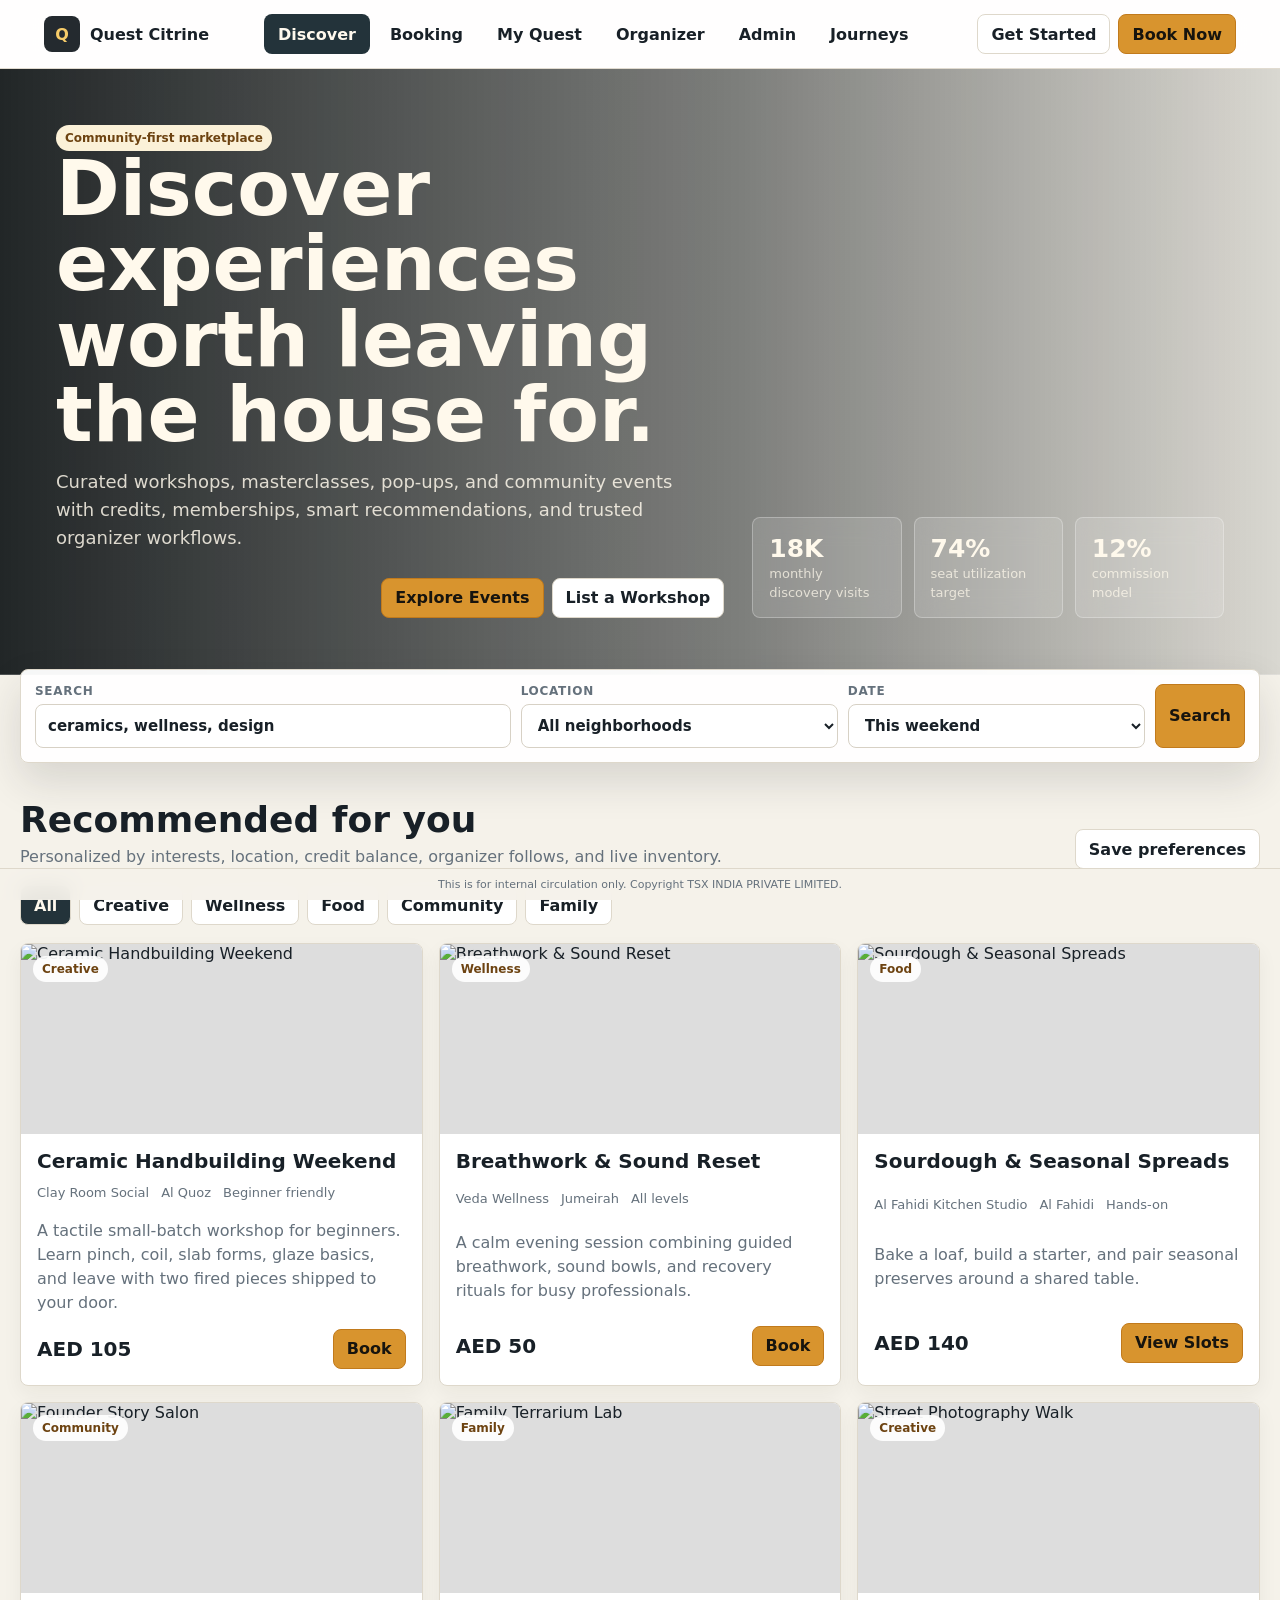
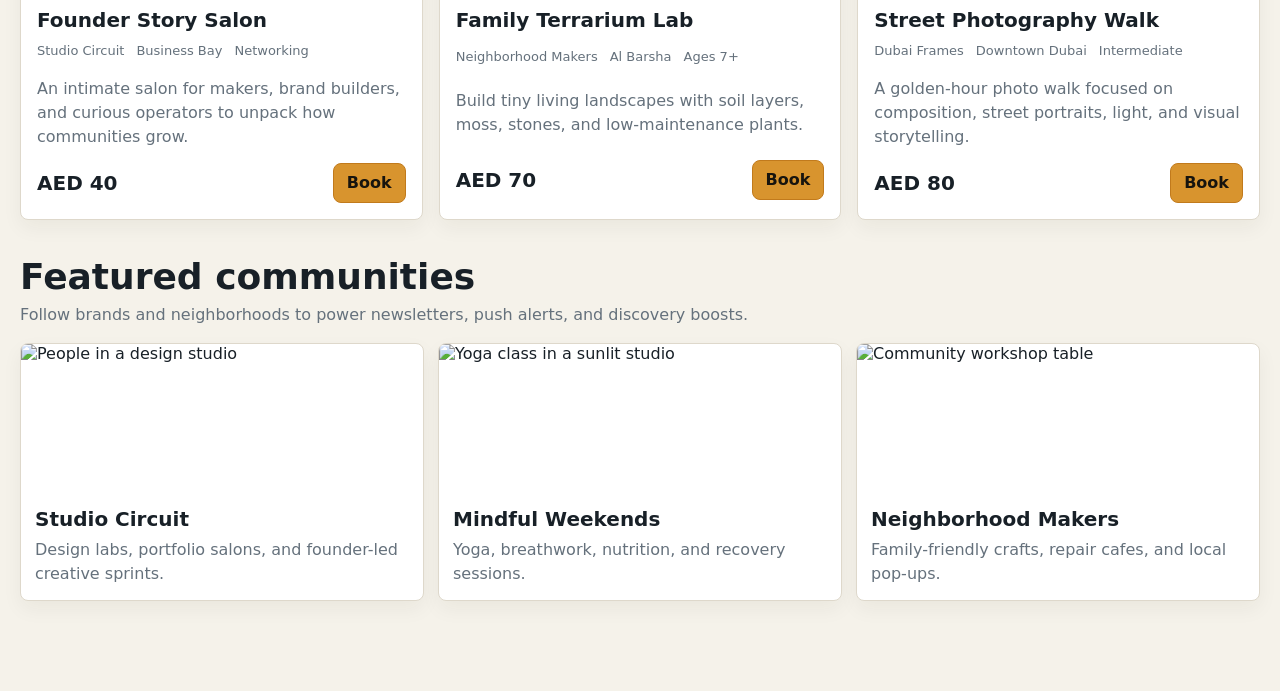
==== index.html @ 42b8807d "Add new HTML file for the project" ====
<!doctype html>
<html lang="en">
<head>
  <meta charset="utf-8">
  <meta name="viewport" content="width=device-width, initial-scale=1">
  <title>Quest / Citrine Marketplace Prototype</title>
  <style>
    :root {
      --page: #f5f2ea;
      --surface: #ffffff;
      --surface-soft: #f9f6ef;
      --ink: #182027;
      --muted: #65717c;
      --line: #ded8cb;
      --amber: #d8942e;
      --amber-dark: #9f6415;
      --teal: #087f7a;
      --green: #2f7d45;
      --blue: #3867a8;
      --rose: #b74e5a;
      --charcoal: #242a2f;
      --shadow: 0 18px 42px rgba(35, 38, 42, 0.14);
    }

    * {
      box-sizing: border-box;
    }

    html {
      scroll-behavior: smooth;
    }

    body {
      margin: 0;
      font-family: Inter, ui-sans-serif, system-ui, -apple-system, BlinkMacSystemFont, "Segoe UI", sans-serif;
      background: var(--page);
      color: var(--ink);
      padding-bottom: 34px;
    }

    img {
      display: block;
      max-width: 100%;
    }

    button,
    input,
    select {
      font: inherit;
    }

    button {
      cursor: pointer;
    }

    .topbar {
      position: sticky;
      top: 0;
      z-index: 20;
      display: grid;
      grid-template-columns: auto 1fr auto;
      align-items: center;
      gap: 18px;
      padding: 14px clamp(16px, 4vw, 44px);
      background: rgba(255, 255, 255, 0.92);
      border-bottom: 1px solid rgba(222, 216, 203, 0.9);
      backdrop-filter: blur(16px);
    }

    .app-footer {
      position: fixed;
      left: 0;
      right: 0;
      bottom: 0;
      z-index: 30;
      padding: 8px 16px;
      text-align: center;
      font-size: 11px;
      line-height: 1.4;
      color: var(--muted);
      background: rgba(245, 242, 234, 0.94);
      border-top: 1px solid var(--line);
      backdrop-filter: blur(10px);
    }

    .brand {
      display: flex;
      align-items: center;
      gap: 10px;
      font-weight: 850;
      letter-spacing: 0;
    }

    .mark {
      display: grid;
      width: 36px;
      height: 36px;
      place-items: center;
      border-radius: 8px;
      background: var(--charcoal);
      color: #f7cc69;
      font-weight: 900;
    }

    .nav {
      display: flex;
      align-items: center;
      justify-content: center;
      gap: 6px;
      overflow-x: auto;
      scrollbar-width: none;
    }

    .nav button,
    .segmented button,
    .chip,
    .ghost,
    .outline,
    .primary,
    .icon-button {
      min-height: 40px;
      border-radius: 8px;
      border: 1px solid transparent;
      padding: 9px 13px;
      color: var(--ink);
      background: transparent;
      font-weight: 750;
      white-space: nowrap;
    }

    .nav button.active,
    .segmented button.active,
    .chip.active {
      background: #23333a;
      color: #fff9ed;
    }

    .actions {
      display: flex;
      align-items: center;
      justify-content: flex-end;
      gap: 8px;
    }

    .primary {
      background: var(--amber);
      color: #17140e;
      border-color: #c17a1c;
    }

    .outline,
    .ghost {
      border-color: var(--line);
      background: #fff;
    }

    .shell {
      width: min(1240px, calc(100% - 32px));
      margin: 0 auto;
    }

    .view {
      display: none;
      padding: 30px 0 56px;
    }

    .view.active {
      display: block;
    }

    .hero {
      min-height: 410px;
      display: grid;
      grid-template-columns: minmax(0, 1.02fr) minmax(330px, 0.72fr);
      align-items: end;
      gap: 28px;
      padding: clamp(28px, 5vw, 56px);
      overflow: hidden;
      color: #fff9ec;
      background:
        linear-gradient(90deg, rgba(16, 21, 23, 0.92), rgba(16, 21, 23, 0.52) 58%, rgba(16, 21, 23, 0.12)),
        url("https://images.unsplash.com/photo-1529156069898-49953e39b3ac?auto=format&fit=crop&w=1600&q=82") center / cover;
      border-bottom: 1px solid rgba(255, 255, 255, 0.2);
    }

    .hero.hidden {
      display: none;
    }

    .hero h1 {
      max-width: 760px;
      margin: 0 0 16px;
      font-size: clamp(42px, 6vw, 78px);
      line-height: 0.98;
      letter-spacing: 0;
    }

    .hero p {
      max-width: 650px;
      margin: 0 0 26px;
      color: rgba(255, 249, 236, 0.84);
      font-size: 18px;
      line-height: 1.55;
    }

    .hero-panel {
      align-self: stretch;
      display: grid;
      align-content: end;
      gap: 12px;
      min-height: 300px;
    }

    .stat-band {
      display: grid;
      grid-template-columns: repeat(3, minmax(0, 1fr));
      gap: 12px;
    }

    .stat {
      padding: 16px;
      border: 1px solid rgba(255, 255, 255, 0.28);
      border-radius: 8px;
      background: rgba(255, 255, 255, 0.13);
      backdrop-filter: blur(12px);
    }

    .stat strong {
      display: block;
      font-size: 25px;
    }

    .stat span {
      color: rgba(255, 249, 236, 0.74);
      font-size: 13px;
    }

    .search-panel {
      margin-top: -36px;
      position: relative;
      z-index: 2;
      display: grid;
      grid-template-columns: 1.2fr 0.8fr 0.75fr auto;
      gap: 10px;
      padding: 14px;
      border: 1px solid var(--line);
      border-radius: 8px;
      background: rgba(255, 255, 255, 0.96);
      box-shadow: var(--shadow);
    }

    .field {
      display: grid;
      gap: 6px;
      color: var(--muted);
      font-size: 12px;
      font-weight: 750;
      text-transform: uppercase;
      letter-spacing: 0.06em;
    }

    .field input,
    .field select {
      width: 100%;
      min-height: 44px;
      border: 1px solid #d7d1c5;
      border-radius: 8px;
      padding: 10px 12px;
      color: var(--ink);
      background: #fff;
      font-size: 15px;
      text-transform: none;
      letter-spacing: 0;
      font-weight: 650;
    }

    .section-head {
      display: flex;
      align-items: end;
      justify-content: space-between;
      gap: 16px;
      padding: 38px 0 16px;
    }

    .section-head h2,
    .panel h2 {
      margin: 0;
      font-size: clamp(24px, 3vw, 36px);
      line-height: 1.05;
      letter-spacing: 0;
    }

    .section-head p,
    .muted {
      margin: 7px 0 0;
      color: var(--muted);
      line-height: 1.5;
    }

    .toolbar {
      display: flex;
      flex-wrap: wrap;
      gap: 8px;
      align-items: center;
      margin: 0 0 18px;
    }

    .chip {
      border-color: var(--line);
      background: #fff;
    }

    .event-grid {
      display: grid;
      grid-template-columns: repeat(3, minmax(0, 1fr));
      gap: 16px;
    }

    .event-card,
    .panel,
    .metric,
    .timeline-item,
    .table-panel,
    .ticket,
    .mini-card {
      border: 1px solid var(--line);
      border-radius: 8px;
      background: var(--surface);
      box-shadow: 0 8px 20px rgba(37, 34, 29, 0.05);
    }

    .event-card {
      overflow: hidden;
      display: grid;
      grid-template-rows: 190px 1fr;
    }

    .event-media {
      position: relative;
      background: #ddd;
    }

    .event-media img {
      width: 100%;
      height: 100%;
      object-fit: cover;
    }

    .badge {
      display: inline-flex;
      align-items: center;
      min-height: 26px;
      border-radius: 999px;
      padding: 4px 9px;
      background: #fbf1d8;
      color: #6d4311;
      font-size: 12px;
      font-weight: 850;
    }

    .badge.live {
      background: #e7f3eb;
      color: var(--green);
    }

    .badge.warn {
      background: #fbe7e7;
      color: var(--rose);
    }

    .badge.info {
      background: #e7edf8;
      color: var(--blue);
    }

    .event-media .badge {
      position: absolute;
      left: 12px;
      top: 12px;
      background: rgba(255, 255, 255, 0.92);
    }

    .event-body {
      display: grid;
      gap: 10px;
      padding: 16px;
    }

    .event-body h3,
    .mini-card h3 {
      margin: 0;
      font-size: 20px;
      line-height: 1.18;
    }

    .meta {
      display: flex;
      flex-wrap: wrap;
      gap: 8px 12px;
      color: var(--muted);
      font-size: 13px;
      line-height: 1.35;
    }

    .price-row {
      display: flex;
      align-items: center;
      justify-content: space-between;
      gap: 12px;
      margin-top: 4px;
    }

    .price {
      font-weight: 900;
      font-size: 20px;
    }

    .two-col {
      display: grid;
      grid-template-columns: minmax(0, 1fr) 380px;
      gap: 18px;
      align-items: start;
    }

    .detail-hero {
      overflow: hidden;
    }

    .detail-hero img {
      width: 100%;
      height: 360px;
      object-fit: cover;
    }

    .detail-copy {
      padding: 22px;
    }

    .detail-copy h2 {
      margin: 0 0 10px;
      font-size: clamp(30px, 4vw, 52px);
      line-height: 1;
    }

    .slot-grid {
      display: grid;
      grid-template-columns: repeat(2, minmax(0, 1fr));
      gap: 10px;
      margin-top: 14px;
    }

    .slot {
      min-height: 70px;
      padding: 12px;
      border: 1px solid var(--line);
      border-radius: 8px;
      background: #fff;
      text-align: left;
    }

    .slot.active {
      border-color: var(--teal);
      background: #e8f6f4;
    }

    .booking-card {
      position: sticky;
      top: 86px;
      padding: 18px;
    }

    .booking-card h3,
    .panel h3,
    .table-panel h3 {
      margin: 0 0 12px;
      font-size: 21px;
    }

    .credit-row,
    .line-row {
      display: flex;
      align-items: center;
      justify-content: space-between;
      gap: 12px;
      padding: 11px 0;
      border-bottom: 1px solid var(--line);
      color: var(--muted);
    }

    .credit-row strong,
    .line-row strong {
      color: var(--ink);
    }

    .drawer {
      position: fixed;
      inset: 0;
      z-index: 40;
      display: none;
      background: rgba(18, 24, 29, 0.45);
    }

    .drawer.open {
      display: grid;
      justify-items: end;
    }

    .drawer-panel {
      width: min(470px, 100%);
      height: 100%;
      padding: 22px;
      overflow: auto;
      background: #fff;
      box-shadow: var(--shadow);
    }

    .drawer-head {
      display: flex;
      align-items: center;
      justify-content: space-between;
      gap: 12px;
      margin-bottom: 20px;
    }

    .icon-button {
      width: 40px;
      padding: 0;
      border-color: var(--line);
      background: #fff;
      font-size: 20px;
    }

    .steps {
      display: grid;
      gap: 10px;
      margin: 18px 0;
    }

    .step {
      display: grid;
      grid-template-columns: 30px 1fr;
      gap: 10px;
      align-items: start;
      color: var(--muted);
    }

    .dot {
      display: grid;
      width: 30px;
      height: 30px;
      place-items: center;
      border-radius: 999px;
      background: #efe9dc;
      color: #625c51;
      font-size: 13px;
      font-weight: 850;
    }

    .step.done .dot,
    .step.active .dot {
      background: var(--teal);
      color: white;
    }

    .step strong {
      display: block;
      color: var(--ink);
    }

    .dashboard-grid {
      display: grid;
      grid-template-columns: repeat(4, minmax(0, 1fr));
      gap: 14px;
      margin: 14px 0 18px;
    }

    .metric {
      padding: 16px;
    }

    .metric span {
      color: var(--muted);
      font-size: 13px;
      font-weight: 750;
    }

    .metric strong {
      display: block;
      margin-top: 8px;
      font-size: 30px;
      line-height: 1;
    }

    .workspace {
      display: grid;
      grid-template-columns: 270px minmax(0, 1fr);
      gap: 18px;
      align-items: start;
    }

    .side-menu {
      position: sticky;
      top: 86px;
      display: grid;
      gap: 8px;
      padding: 12px;
    }

    .side-menu button {
      min-height: 42px;
      border: 0;
      border-radius: 8px;
      background: transparent;
      color: #3d464e;
      text-align: left;
      font-weight: 800;
    }

    .side-menu button.active {
      background: #23333a;
      color: #fff;
    }

    .portal-panel {
      display: none;
    }

    .portal-panel.active {
      display: block;
    }

    .form-grid {
      display: grid;
      grid-template-columns: repeat(2, minmax(0, 1fr));
      gap: 12px;
      margin-top: 14px;
    }

    label {
      display: grid;
      gap: 6px;
      color: #4a535b;
      font-size: 13px;
      font-weight: 800;
    }

    label input,
    label select,
    label textarea {
      width: 100%;
      min-height: 42px;
      border: 1px solid #d6d0c4;
      border-radius: 8px;
      padding: 10px 11px;
      color: var(--ink);
      background: #fff;
      font-size: 14px;
      font-weight: 600;
    }

    textarea {
      min-height: 104px;
      resize: vertical;
    }

    .full {
      grid-column: 1 / -1;
    }

    .table-panel {
      overflow: hidden;
    }

    table {
      width: 100%;
      border-collapse: collapse;
      font-size: 14px;
    }

    th,
    td {
      padding: 13px 14px;
      border-bottom: 1px solid var(--line);
      text-align: left;
      vertical-align: top;
    }

    th {
      background: var(--surface-soft);
      color: #4c555d;
      font-size: 12px;
      text-transform: uppercase;
      letter-spacing: 0.06em;
    }

    .flow-grid {
      display: grid;
      grid-template-columns: repeat(2, minmax(0, 1fr));
      gap: 16px;
    }

    .timeline-item {
      padding: 16px;
    }

    .timeline-item h3 {
      margin: 0 0 12px;
      font-size: 18px;
    }

    .timeline-item ol {
      margin: 0;
      padding-left: 20px;
      color: var(--muted);
      line-height: 1.6;
    }

    .ticket {
      display: grid;
      grid-template-columns: 110px 1fr;
      gap: 16px;
      padding: 16px;
      margin-top: 14px;
      background: #fffef9;
    }

    .qr {
      display: grid;
      width: 110px;
      height: 110px;
      place-items: center;
      border: 8px solid #191f25;
      background:
        linear-gradient(90deg, #191f25 14px, transparent 14px) 0 0 / 28px 28px,
        linear-gradient(#191f25 14px, transparent 14px) 0 0 / 28px 28px,
        #fff;
      color: transparent;
    }

    .mini-grid {
      display: grid;
      grid-template-columns: repeat(3, minmax(0, 1fr));
      gap: 14px;
    }

    .mini-card {
      overflow: hidden;
    }

    .mini-card img {
      width: 100%;
      height: 150px;
      object-fit: cover;
    }

    .mini-card div {
      padding: 14px;
    }

    .modal {
      position: fixed;
      inset: 0;
      z-index: 50;
      display: none;
      place-items: center;
      padding: 20px;
      background: rgba(18, 24, 29, 0.54);
    }

    .modal.open {
      display: grid;
    }

    .modal-card {
      width: min(540px, 100%);
      max-height: calc(100vh - 40px);
      overflow: auto;
      padding: 22px;
      border-radius: 8px;
      background: #fff;
      box-shadow: var(--shadow);
    }

    .interest-grid {
      display: flex;
      flex-wrap: wrap;
      gap: 8px;
      margin: 16px 0;
    }

    .toast {
      position: fixed;
      left: 50%;
      bottom: 56px;
      z-index: 70;
      display: none;
      transform: translateX(-50%);
      max-width: min(520px, calc(100% - 32px));
      padding: 12px 16px;
      border-radius: 8px;
      background: #172027;
      color: #fff;
      box-shadow: var(--shadow);
      font-weight: 750;
    }

    .toast.show {
      display: block;
    }

    @media (max-width: 980px) {
      .topbar,
      .hero,
      .search-panel,
      .two-col,
      .workspace {
        grid-template-columns: 1fr;
      }

      .nav {
        justify-content: flex-start;
      }

      .actions {
        justify-content: flex-start;
      }

      .event-grid,
      .mini-grid,
      .dashboard-grid,
      .flow-grid {
        grid-template-columns: repeat(2, minmax(0, 1fr));
      }

      .booking-card,
      .side-menu {
        position: static;
      }
    }

    @media (max-width: 680px) {
      .shell {
        width: min(100% - 24px, 1240px);
      }

      .hero {
        min-height: 560px;
        padding: 28px 18px;
      }

      .hero h1 {
        font-size: 42px;
      }

      .stat-band,
      .event-grid,
      .dashboard-grid,
      .flow-grid,
      .mini-grid,
      .form-grid,
      .slot-grid {
        grid-template-columns: 1fr;
      }

      .section-head {
        display: block;
      }

      .ticket {
        grid-template-columns: 1fr;
      }

      th,
      td {
        padding: 10px;
      }
    }
  </style>
</head>
<body>
  <header class="topbar">
    <div class="brand"><span class="mark">Q</span><span>Quest Citrine</span></div>
    <nav class="nav" aria-label="Primary">
      <button class="active" data-view-target="discover">Discover</button>
      <button data-view-target="booking">Booking</button>
      <button data-view-target="attendee">My Quest</button>
      <button data-view-target="organizer">Organizer</button>
      <button data-view-target="admin">Admin</button>
      <button data-view-target="journeys">Journeys</button>
    </nav>
    <div class="actions">
      <button class="outline" id="openOnboarding">Get Started</button>
      <button class="primary" data-view-target="booking">Book Now</button>
    </div>
  </header>

  <footer class="app-footer">
    This is for internal circulation only. Copyright TSX INDIA PRIVATE LIMITED.
  </footer>

  <main>
    <section class="hero">
      <div>
        <span class="badge">Community-first marketplace</span>
        <h1>Discover experiences worth leaving the house for.</h1>
        <p>Curated workshops, masterclasses, pop-ups, and community events with credits, memberships, smart recommendations, and trusted organizer workflows.</p>
        <div class="actions">
          <button class="primary" data-view-target="discover">Explore Events</button>
          <button class="outline" data-view-target="organizer">List a Workshop</button>
        </div>
      </div>
      <div class="hero-panel">
        <div class="stat-band">
          <div class="stat"><strong>18K</strong><span>monthly discovery visits</span></div>
          <div class="stat"><strong>74%</strong><span>seat utilization target</span></div>
          <div class="stat"><strong>12%</strong><span>commission model</span></div>
        </div>
      </div>
    </section>

    <section class="view active" id="discover">
      <div class="shell">
        <div class="search-panel" aria-label="Event search">
          <label class="field">Search
            <input id="searchInput" type="search" value="ceramics, wellness, design" aria-label="Search events">
          </label>
          <label class="field">Location
            <select id="locationSelect" aria-label="Location">
              <option>All neighborhoods</option>
              <option>Al Quoz</option>
              <option>Jumeirah</option>
              <option>Business Bay</option>
              <option>Online</option>
            </select>
          </label>
          <label class="field">Date
            <select aria-label="Date">
              <option>This weekend</option>
              <option>Today</option>
              <option>Next 7 days</option>
              <option>This month</option>
            </select>
          </label>
          <button class="primary" id="runSearch">Search</button>
        </div>

        <div class="section-head">
          <div>
            <h2>Recommended for you</h2>
            <p>Personalized by interests, location, credit balance, organizer follows, and live inventory.</p>
          </div>
          <button class="ghost" id="savePreferences">Save preferences</button>
        </div>

        <div class="toolbar" id="categoryFilters">
          <button class="chip active" data-filter="all">All</button>
          <button class="chip" data-filter="creative">Creative</button>
          <button class="chip" data-filter="wellness">Wellness</button>
          <button class="chip" data-filter="food">Food</button>
          <button class="chip" data-filter="community">Community</button>
          <button class="chip" data-filter="family">Family</button>
        </div>

        <div class="event-grid" id="eventGrid"></div>

        <div class="section-head">
          <div>
            <h2>Featured communities</h2>
            <p>Follow brands and neighborhoods to power newsletters, push alerts, and discovery boosts.</p>
          </div>
        </div>
        <div class="mini-grid">
          <article class="mini-card">
            <img src="https://images.unsplash.com/photo-1521737604893-d14cc237f11d?auto=format&fit=crop&w=900&q=82" alt="People in a design studio">
            <div><h3>Studio Circuit</h3><p class="muted">Design labs, portfolio salons, and founder-led creative sprints.</p></div>
          </article>
          <article class="mini-card">
            <img src="https://images.unsplash.com/photo-1545205597-3d9d02c29597?auto=format&fit=crop&w=900&q=82" alt="Yoga class in a sunlit studio">
            <div><h3>Mindful Weekends</h3><p class="muted">Yoga, breathwork, nutrition, and recovery sessions.</p></div>
          </article>
          <article class="mini-card">
            <img src="https://images.unsplash.com/photo-1556761175-b413da4baf72?auto=format&fit=crop&w=900&q=82" alt="Community workshop table">
            <div><h3>Neighborhood Makers</h3><p class="muted">Family-friendly crafts, repair cafes, and local pop-ups.</p></div>
          </article>
        </div>
      </div>
    </section>

    <section class="view" id="booking">
      <div class="shell two-col">
        <article class="panel detail-hero">
          <img id="detailImage" src="https://images.unsplash.com/photo-1493106819501-66d381c466f1?auto=format&fit=crop&w=1400&q=82" alt="Pottery workshop table">
          <div class="detail-copy">
            <span class="badge live" id="detailCategory">Creative</span>
            <h2 id="detailTitle">Ceramic Handbuilding Weekend</h2>
            <p class="muted" id="detailDescription">A tactile small-batch workshop for beginners. Learn pinch, coil, slab forms, glaze basics, and leave with two fired pieces shipped to your door.</p>
            <div class="meta">
              <span id="detailHost">Hosted by Clay Room Social</span>
              <span id="detailLocation">Al Quoz</span>
              <span id="detailLevel">Beginner friendly</span>
            </div>
            <div class="section-head">
              <div>
                <h2>Choose a slot</h2>
                <p>Availability validates before checkout and inventory updates after payment.</p>
              </div>
            </div>
            <div class="slot-grid" id="slotGrid">
              <button class="slot active"><strong>Sat, 11 Jul</strong><br><span class="muted">10:00 AM · 6 seats</span></button>
              <button class="slot"><strong>Sun, 12 Jul</strong><br><span class="muted">3:00 PM · 2 seats</span></button>
              <button class="slot"><strong>Fri, 17 Jul</strong><br><span class="muted">6:30 PM · Waitlist</span></button>
              <button class="slot"><strong>Sat, 18 Jul</strong><br><span class="muted">11:30 AM · 8 seats</span></button>
            </div>
          </div>
        </article>

        <aside class="panel booking-card">
          <h3>Booking summary</h3>
          <div class="credit-row"><span>Ticket</span><strong id="summaryPrice">AED 105</strong></div>
          <div class="credit-row"><span>Quest credits</span><strong>-AED 20</strong></div>
          <div class="credit-row"><span>Platform fee</span><strong>AED 5</strong></div>
          <div class="line-row"><span>Total today</span><strong id="summaryTotal">AED 90</strong></div>
          <p class="muted">Cancellation is fully refundable until 24 hours before the event. Organizer cancellation includes loyalty credits.</p>
          <div class="actions">
            <button class="primary" id="openCheckout">Continue</button>
            <button class="outline" id="joinWaitlist">Join Waitlist</button>
          </div>
        </aside>
      </div>
    </section>

    <section class="view" id="attendee">
      <div class="shell">
        <div class="section-head">
          <div>
            <h2>My Quest</h2>
            <p>Bookings, credits, tickets, referrals, favorites, reminders, and cancellations in one attendee workspace.</p>
          </div>
          <button class="primary" data-view-target="discover">Find another event</button>
        </div>
        <div class="dashboard-grid">
          <div class="metric"><span>Credits</span><strong>AED 55</strong></div>
          <div class="metric"><span>Upcoming bookings</span><strong>3</strong></div>
          <div class="metric"><span>Referral rewards</span><strong>8</strong></div>
          <div class="metric"><span>Followed brands</span><strong>16</strong></div>
        </div>
        <div class="two-col">
          <div class="panel" style="padding:18px">
            <h3>Upcoming ticket</h3>
            <div class="ticket">
              <div class="qr">QR</div>
              <div>
                <span class="badge live">Confirmed</span>
                <h3>Ceramic Handbuilding Weekend</h3>
                <p class="muted">Sat, 11 Jul · 10:00 AM · Clay Room Social · Booking ID QST-4821</p>
                <div class="actions">
                  <button class="outline" id="calendarAction">Add to Calendar</button>
                  <button class="outline" id="cancelBooking">Cancel Booking</button>
                </div>
              </div>
            </div>
          </div>
          <div class="panel" style="padding:18px">
            <h3>Referral and loyalty</h3>
            <div class="credit-row"><span>Referral code</span><strong>CITRINE250</strong></div>
            <div class="credit-row"><span>Next reward</span><strong>AED 15 after 1 booking</strong></div>
            <div class="credit-row"><span>Membership tier</span><strong>Explorer</strong></div>
            <p class="muted">Credits apply automatically at checkout and are earned from bookings, organizer cancellations, and referrals.</p>
          </div>
        </div>
      </div>
    </section>

    <section class="view" id="organizer">
      <div class="shell">
        <div class="section-head">
          <div>
            <h2>Organizer portal</h2>
            <p>Brand verification, listing creation, inventory, attendee management, analytics, marketing, and payout operations.</p>
          </div>
          <button class="primary" id="publishListing">Submit for moderation</button>
        </div>
        <div class="dashboard-grid">
          <div class="metric"><span>Gross sales</span><strong>AED 36.5K</strong></div>
          <div class="metric"><span>Utilization</span><strong>78%</strong></div>
          <div class="metric"><span>Waitlist</span><strong>42</strong></div>
          <div class="metric"><span>Next payout</span><strong>AED 5.2K</strong></div>
        </div>
        <div class="workspace">
          <aside class="panel side-menu" id="organizerMenu">
            <button class="active" data-portal="listing">Create listing</button>
            <button data-portal="inventory">Inventory</button>
            <button data-portal="attendees">Attendees</button>
            <button data-portal="analytics">Analytics</button>
            <button data-portal="payouts">Payouts</button>
          </aside>
          <div>
            <div class="portal-panel active" id="listing">
              <div class="panel" style="padding:18px">
                <h3>Workshop draft</h3>
                <div class="form-grid">
                  <label>Title<input value="Sourdough & Seasonal Spreads"></label>
                  <label>Category<select><option>Food</option><option>Creative</option><option>Wellness</option></select></label>
                  <label>Price<input value="AED 140"></label>
                  <label>Capacity<input value="18 seats"></label>
                  <label>Venue<input value="Al Fahidi Kitchen Studio"></label>
                  <label>Verification<select><option>Verified brand</option><option>Pending verification</option></select></label>
                  <label class="full">Description<textarea>Hands-on sourdough baking session with a take-home starter, seasonal preserves, and a shared community table.</textarea></label>
                </div>
              </div>
            </div>
            <div class="portal-panel" id="inventory">
              <div class="table-panel">
                <table>
                  <thead><tr><th>Slot</th><th>Sold</th><th>Capacity</th><th>Waitlist</th><th>Status</th></tr></thead>
                  <tbody>
                    <tr><td>12 Jul · 11 AM</td><td>16</td><td>18</td><td>4</td><td><span class="badge live">Selling</span></td></tr>
                    <tr><td>19 Jul · 4 PM</td><td>18</td><td>18</td><td>11</td><td><span class="badge warn">Sold out</span></td></tr>
                    <tr><td>26 Jul · 10 AM</td><td>7</td><td>18</td><td>0</td><td><span class="badge info">Boost</span></td></tr>
                  </tbody>
                </table>
              </div>
            </div>
            <div class="portal-panel" id="attendees">
              <div class="table-panel">
                <table>
                  <thead><tr><th>Attendee</th><th>Booking</th><th>Credits</th><th>Notifications</th></tr></thead>
                  <tbody>
                    <tr><td>Aarav Mehta</td><td>QST-2198</td><td>AED 10 earned</td><td>Email, push, calendar</td></tr>
                    <tr><td>Naina Shah</td><td>QST-2199</td><td>AED 0</td><td>Email, WhatsApp</td></tr>
                    <tr><td>Riya Thomas</td><td>QST-2201</td><td>AED 20 redeemed</td><td>Email, push</td></tr>
                  </tbody>
                </table>
              </div>
            </div>
            <div class="portal-panel" id="analytics">
              <div class="panel" style="padding:18px">
                <h3>Performance snapshot</h3>
                <div class="dashboard-grid">
                  <div class="metric"><span>Conversion</span><strong>8.7%</strong></div>
                  <div class="metric"><span>Favorites</span><strong>382</strong></div>
                  <div class="metric"><span>Repeat buyers</span><strong>31%</strong></div>
                  <div class="metric"><span>Newsletter clicks</span><strong>1.9K</strong></div>
                </div>
              </div>
            </div>
            <div class="portal-panel" id="payouts">
              <div class="table-panel">
                <table>
                  <thead><tr><th>Event</th><th>Completion</th><th>Commission</th><th>Payout</th><th>Status</th></tr></thead>
                  <tbody>
                    <tr><td>Clay Weekend</td><td>08 Jul</td><td>12%</td><td>AED 3,750</td><td><span class="badge live">Initiated</span></td></tr>
                    <tr><td>Breathwork Circle</td><td>10 Jul</td><td>10%</td><td>AED 1,500</td><td><span class="badge info">Scheduled</span></td></tr>
                  </tbody>
                </table>
              </div>
            </div>
          </div>
        </div>
      </div>
    </section>

    <section class="view" id="admin">
      <div class="shell">
        <div class="section-head">
          <div>
            <h2>Admin command center</h2>
            <p>Moderation, commission rules, refunds, CMS, newsletters, and platform performance for the Quest operations team.</p>
          </div>
          <button class="primary" id="approveSelected">Approve selected</button>
        </div>
        <div class="dashboard-grid">
          <div class="metric"><span>GMV</span><strong>AED 1.2M</strong></div>
          <div class="metric"><span>Commission</span><strong>AED 148K</strong></div>
          <div class="metric"><span>Open refunds</span><strong>18</strong></div>
          <div class="metric"><span>Moderation queue</span><strong>27</strong></div>
        </div>
        <div class="table-panel">
          <table>
            <thead><tr><th>Queue item</th><th>Owner</th><th>Risk</th><th>Action</th><th>Status</th></tr></thead>
            <tbody>
              <tr><td>Brand verification</td><td>Veda Wellness</td><td>Low</td><td>KYC and venue review</td><td><span class="badge info">Pending</span></td></tr>
              <tr><td>Workshop moderation</td><td>Clay Room Social</td><td>Low</td><td>Image, pricing, policy</td><td><span class="badge live">Ready</span></td></tr>
              <tr><td>Refund exception</td><td>Booking QST-1182</td><td>Medium</td><td>Organizer cancellation</td><td><span class="badge warn">Review</span></td></tr>
              <tr><td>Sponsored category</td><td>Design Month</td><td>Low</td><td>Homepage placement</td><td><span class="badge info">Scheduled</span></td></tr>
            </tbody>
          </table>
        </div>
      </div>
    </section>

    <section class="view" id="journeys">
      <div class="shell">
        <div class="section-head">
          <div>
            <h2>Workflow map</h2>
            <p>The prototype translates the platform document into user-facing journeys and operational checkpoints.</p>
          </div>
        </div>
        <div class="flow-grid">
          <article class="timeline-item">
            <h3>1. Attendee onboarding</h3>
            <ol><li>Account created with email, Google, or Apple.</li><li>OTP verifies identity.</li><li>Interests and location tune the feed.</li><li>Recommendations, follows, and newsletters begin.</li></ol>
          </article>
          <article class="timeline-item">
            <h3>2. Discovery to purchase</h3>
            <ol><li>Search and filters return live events.</li><li>Slot availability validates before checkout.</li><li>Payment creates booking and digital ticket.</li><li>Calendar, reminders, and brand follows are attached.</li></ol>
          </article>
          <article class="timeline-item">
            <h3>3. Organizer publishing</h3>
            <ol><li>Brand profile enters pending state.</li><li>Admin verifies brand and event quality.</li><li>Listings publish to search.</li><li>Bookings, roster, inventory, and payouts update.</li></ol>
          </article>
          <article class="timeline-item">
            <h3>4. Cancellation and refunds</h3>
            <ol><li>User opens booking details.</li><li>Policy evaluates refund eligibility.</li><li>Inventory releases and waitlist alerts trigger.</li><li>Refund and confirmation notifications are sent.</li></ol>
          </article>
          <article class="timeline-item">
            <h3>5. Waitlist management</h3>
            <ol><li>Sold-out events show waitlist CTA.</li><li>Position is assigned.</li><li>Available seats notify eligible users.</li><li>Payment confirms booking and reorders queue.</li></ol>
          </article>
          <article class="timeline-item">
            <h3>6. Loyalty and community</h3>
            <ol><li>Welcome credits activate after signup.</li><li>Bookings earn loyalty credits.</li><li>Referral codes generate organic acquisition.</li><li>Newsletter recommendations increase repeat discovery.</li></ol>
          </article>
        </div>
      </div>
    </section>
  </main>

  <div class="drawer" id="checkoutDrawer" aria-hidden="true">
    <div class="drawer-panel" role="dialog" aria-modal="true" aria-label="Checkout">
      <div class="drawer-head">
        <div>
          <span class="badge info">Checkout</span>
          <h2 style="margin:8px 0 0">Confirm booking</h2>
        </div>
        <button class="icon-button" id="closeCheckout" aria-label="Close checkout">×</button>
      </div>
      <div class="steps">
        <div class="step done"><span class="dot">1</span><div><strong>Authenticated</strong><span>Email verified and JWT session active.</span></div></div>
        <div class="step active"><span class="dot">2</span><div><strong>Payment method</strong><span>Card, UPI, wallet, credits, and saved coupons.</span></div></div>
        <div class="step"><span class="dot">3</span><div><strong>Ticket issue</strong><span>QR ticket, email, push, and organizer notification.</span></div></div>
      </div>
      <label class="field">Payment
        <select><option>UPI · quest@upi</option><option>Visa ending 2042</option><option>Use wallet credits only</option></select>
      </label>
      <div class="line-row"><span>Subtotal</span><strong>AED 110</strong></div>
      <div class="line-row"><span>Credits applied</span><strong>-AED 20</strong></div>
      <div class="line-row"><span>Total</span><strong>AED 90</strong></div>
      <div class="actions" style="margin-top:18px">
        <button class="primary" id="confirmPayment">Confirm payment</button>
        <button class="outline" id="drawerWaitlist">Save for later</button>
      </div>
    </div>
  </div>

  <div class="modal" id="onboardingModal" aria-hidden="true">
    <div class="modal-card" role="dialog" aria-modal="true" aria-label="Onboarding">
      <div class="drawer-head">
        <div>
          <span class="badge">Welcome credits included</span>
          <h2 style="margin:8px 0 0">Set up your Quest feed</h2>
        </div>
        <button class="icon-button" id="closeOnboarding" aria-label="Close onboarding">×</button>
      </div>
      <div class="form-grid">
        <label>Email<input value="maya@example.com"></label>
        <label>OTP<input value="482913"></label>
        <label class="full">Location<input value="Dubai"></label>
      </div>
      <div class="interest-grid">
        <button class="chip active">Ceramics</button>
        <button class="chip active">Wellness</button>
        <button class="chip">Food</button>
        <button class="chip active">Design</button>
        <button class="chip">Family</button>
        <button class="chip">Music</button>
      </div>
      <div class="actions">
        <button class="primary" id="finishOnboarding">Generate feed</button>
        <button class="outline" id="skipOnboarding">Skip</button>
      </div>
    </div>
  </div>

  <div class="toast" id="toast" role="status" aria-live="polite"></div>

  <script>
    const events = [
      {
        title: "Ceramic Handbuilding Weekend",
        host: "Clay Room Social",
        category: "creative",
        label: "Creative",
        location: "Al Quoz",
        level: "Beginner friendly",
        price: "AED 105",
        total: "AED 90",
        image: "https://images.unsplash.com/photo-1493106819501-66d381c466f1?auto=format&fit=crop&w=900&q=82",
        description: "A tactile small-batch workshop for beginners. Learn pinch, coil, slab forms, glaze basics, and leave with two fired pieces shipped to your door."
      },
      {
        title: "Breathwork & Sound Reset",
        host: "Veda Wellness",
        category: "wellness",
        label: "Wellness",
        location: "Jumeirah",
        level: "All levels",
        price: "AED 50",
        total: "AED 35",
        image: "https://images.unsplash.com/photo-1506126613408-eca07ce68773?auto=format&fit=crop&w=900&q=82",
        description: "A calm evening session combining guided breathwork, sound bowls, and recovery rituals for busy professionals."
      },
      {
        title: "Sourdough & Seasonal Spreads",
        host: "Al Fahidi Kitchen Studio",
        category: "food",
        label: "Food",
        location: "Al Fahidi",
        level: "Hands-on",
        price: "AED 140",
        total: "AED 120",
        image: "https://images.unsplash.com/photo-1509440159596-0249088772ff?auto=format&fit=crop&w=900&q=82",
        description: "Bake a loaf, build a starter, and pair seasonal preserves around a shared table."
      },
      {
        title: "Founder Story Salon",
        host: "Studio Circuit",
        category: "community",
        label: "Community",
        location: "Business Bay",
        level: "Networking",
        price: "AED 40",
        total: "AED 20",
        image: "https://images.unsplash.com/photo-1556761175-b413da4baf72?auto=format&fit=crop&w=900&q=82",
        description: "An intimate salon for makers, brand builders, and curious operators to unpack how communities grow."
      },
      {
        title: "Family Terrarium Lab",
        host: "Neighborhood Makers",
        category: "family",
        label: "Family",
        location: "Al Barsha",
        level: "Ages 7+",
        price: "AED 70",
        total: "AED 55",
        image: "https://images.unsplash.com/photo-1459156212016-c812468e2115?auto=format&fit=crop&w=900&q=82",
        description: "Build tiny living landscapes with soil layers, moss, stones, and low-maintenance plants."
      },
      {
        title: "Street Photography Walk",
        host: "Dubai Frames",
        category: "creative",
        label: "Creative",
        location: "Downtown Dubai",
        level: "Intermediate",
        price: "AED 80",
        total: "AED 60",
        image: "https://images.unsplash.com/photo-1516035069371-29a1b244cc32?auto=format&fit=crop&w=900&q=82",
        description: "A golden-hour photo walk focused on composition, street portraits, light, and visual storytelling."
      }
    ];

    const viewButtons = document.querySelectorAll("[data-view-target]");
    const views = document.querySelectorAll(".view");
    const navButtons = document.querySelectorAll(".nav [data-view-target]");
    const eventGrid = document.getElementById("eventGrid");
    const toast = document.getElementById("toast");
    const heroSection = document.querySelector(".hero");

    function showToast(message) {
      toast.textContent = message;
      toast.classList.add("show");
      window.clearTimeout(window.toastTimer);
      window.toastTimer = window.setTimeout(() => toast.classList.remove("show"), 2600);
    }

    function setView(id) {
      views.forEach(view => view.classList.toggle("active", view.id === id));
      navButtons.forEach(button => button.classList.toggle("active", button.dataset.viewTarget === id));
      heroSection.classList.toggle("hidden", id !== "discover");
      window.scrollTo({ top: id === "discover" ? 390 : 0, behavior: "smooth" });
    }

    viewButtons.forEach(button => {
      button.addEventListener("click", () => setView(button.dataset.viewTarget));
    });

    function renderEvents(filter = "all") {
      const visible = filter === "all" ? events : events.filter(event => event.category === filter);
      eventGrid.innerHTML = visible.map((event, index) => `
        <article class="event-card">
          <div class="event-media">
            <img src="${event.image}" alt="${event.title}">
            <span class="badge">${event.label}</span>
          </div>
          <div class="event-body">
            <h3>${event.title}</h3>
            <div class="meta"><span>${event.host}</span><span>${event.location}</span><span>${event.level}</span></div>
            <p class="muted">${event.description}</p>
            <div class="price-row">
              <span class="price">${event.price}</span>
              <button class="primary" data-event-index="${events.indexOf(event)}">${index === 2 ? "View Slots" : "Book"}</button>
            </div>
          </div>
        </article>
      `).join("");

      document.querySelectorAll("[data-event-index]").forEach(button => {
        button.addEventListener("click", () => {
          selectEvent(Number(button.dataset.eventIndex));
          setView("booking");
        });
      });
    }

    function selectEvent(index) {
      const event = events[index];
      document.getElementById("detailImage").src = event.image.replace("w=900", "w=1400");
      document.getElementById("detailTitle").textContent = event.title;
      document.getElementById("detailCategory").textContent = event.label;
      document.getElementById("detailDescription").textContent = event.description;
      document.getElementById("detailHost").textContent = `Hosted by ${event.host}`;
      document.getElementById("detailLocation").textContent = event.location;
      document.getElementById("detailLevel").textContent = event.level;
      document.getElementById("summaryPrice").textContent = event.price;
      document.getElementById("summaryTotal").textContent = event.total;
    }

    renderEvents();

    document.getElementById("categoryFilters").addEventListener("click", event => {
      const button = event.target.closest("[data-filter]");
      if (!button) return;
      document.querySelectorAll("[data-filter]").forEach(chip => chip.classList.remove("active"));
      button.classList.add("active");
      renderEvents(button.dataset.filter);
    });

    document.getElementById("slotGrid").addEventListener("click", event => {
      const slot = event.target.closest(".slot");
      if (!slot) return;
      document.querySelectorAll(".slot").forEach(item => item.classList.remove("active"));
      slot.classList.add("active");
      showToast(slot.textContent.includes("Waitlist") ? "This slot is sold out. Waitlist flow is ready." : "Slot availability validated in real time.");
    });

    const checkoutDrawer = document.getElementById("checkoutDrawer");
    document.getElementById("openCheckout").addEventListener("click", () => {
      checkoutDrawer.classList.add("open");
      checkoutDrawer.setAttribute("aria-hidden", "false");
    });
    document.getElementById("closeCheckout").addEventListener("click", () => {
      checkoutDrawer.classList.remove("open");
      checkoutDrawer.setAttribute("aria-hidden", "true");
    });
    document.getElementById("confirmPayment").addEventListener("click", () => {
      checkoutDrawer.classList.remove("open");
      showToast("Payment processed. Booking ID QST-4821 and QR ticket generated.");
      setView("attendee");
    });

    const onboardingModal = document.getElementById("onboardingModal");
    document.getElementById("openOnboarding").addEventListener("click", () => {
      onboardingModal.classList.add("open");
      onboardingModal.setAttribute("aria-hidden", "false");
    });
    document.getElementById("closeOnboarding").addEventListener("click", () => {
      onboardingModal.classList.remove("open");
      onboardingModal.setAttribute("aria-hidden", "true");
    });
    document.getElementById("skipOnboarding").addEventListener("click", () => onboardingModal.classList.remove("open"));
    document.getElementById("finishOnboarding").addEventListener("click", () => {
      onboardingModal.classList.remove("open");
      showToast("Feed generated with welcome credits, interests, and Dubai location.");
    });

    document.querySelectorAll(".interest-grid .chip").forEach(chip => {
      chip.addEventListener("click", () => chip.classList.toggle("active"));
    });

    document.getElementById("organizerMenu").addEventListener("click", event => {
      const button = event.target.closest("[data-portal]");
      if (!button) return;
      document.querySelectorAll("[data-portal]").forEach(item => item.classList.remove("active"));
      document.querySelectorAll(".portal-panel").forEach(panel => panel.classList.remove("active"));
      button.classList.add("active");
      document.getElementById(button.dataset.portal).classList.add("active");
    });

    [
      ["runSearch", "Search refreshed with current filters and live availability."],
      ["savePreferences", "Preferences saved. Newsletter and recommendations updated."],
      ["joinWaitlist", "Waitlist joined. Position #4 assigned and seat alerts enabled."],
      ["drawerWaitlist", "Saved. Reminder and favorite status updated."],
      ["calendarAction", "Calendar invite created with reminder notifications."],
      ["cancelBooking", "Policy checked: full refund eligible and inventory released."],
      ["publishListing", "Listing submitted for admin moderation and search indexing."],
      ["approveSelected", "Selected moderation items approved and notifications sent."]
    ].forEach(([id, message]) => {
      document.getElementById(id).addEventListener("click", () => showToast(message));
    });
  </script>
</body>
</html>
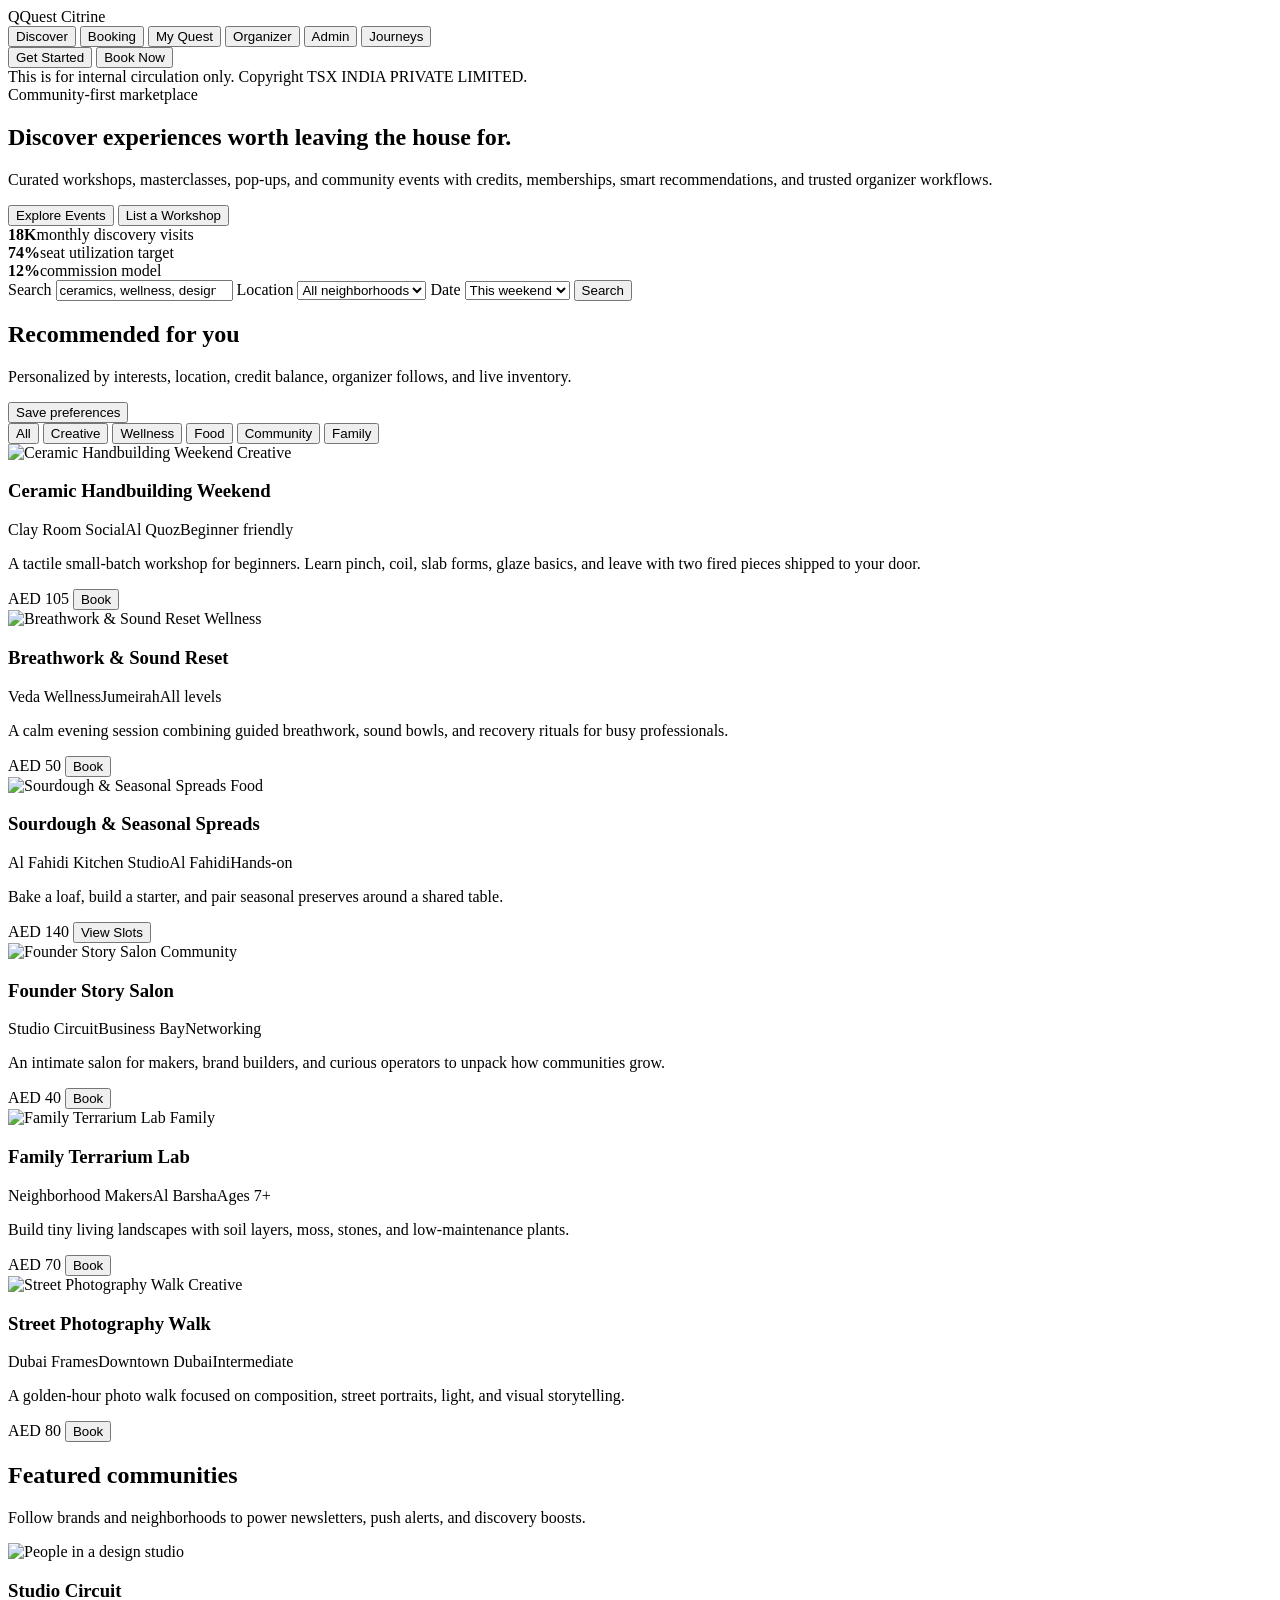
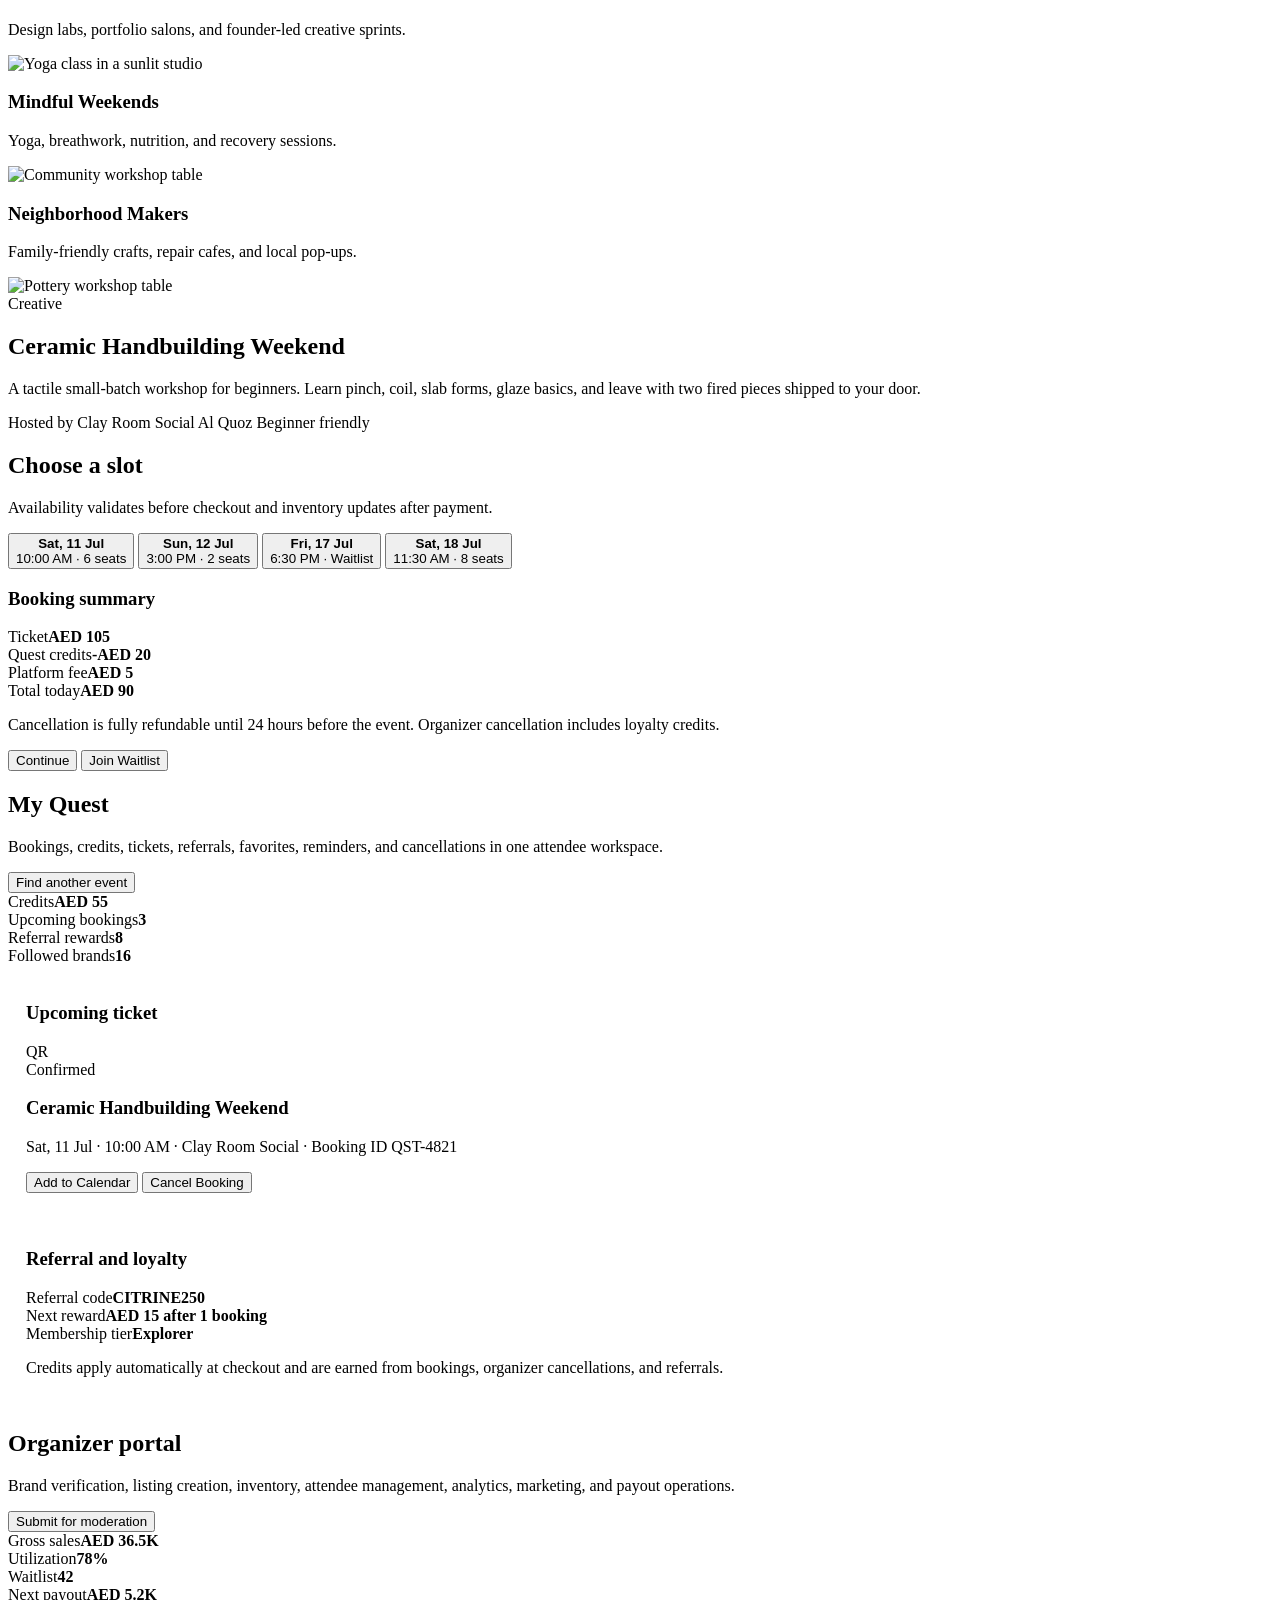
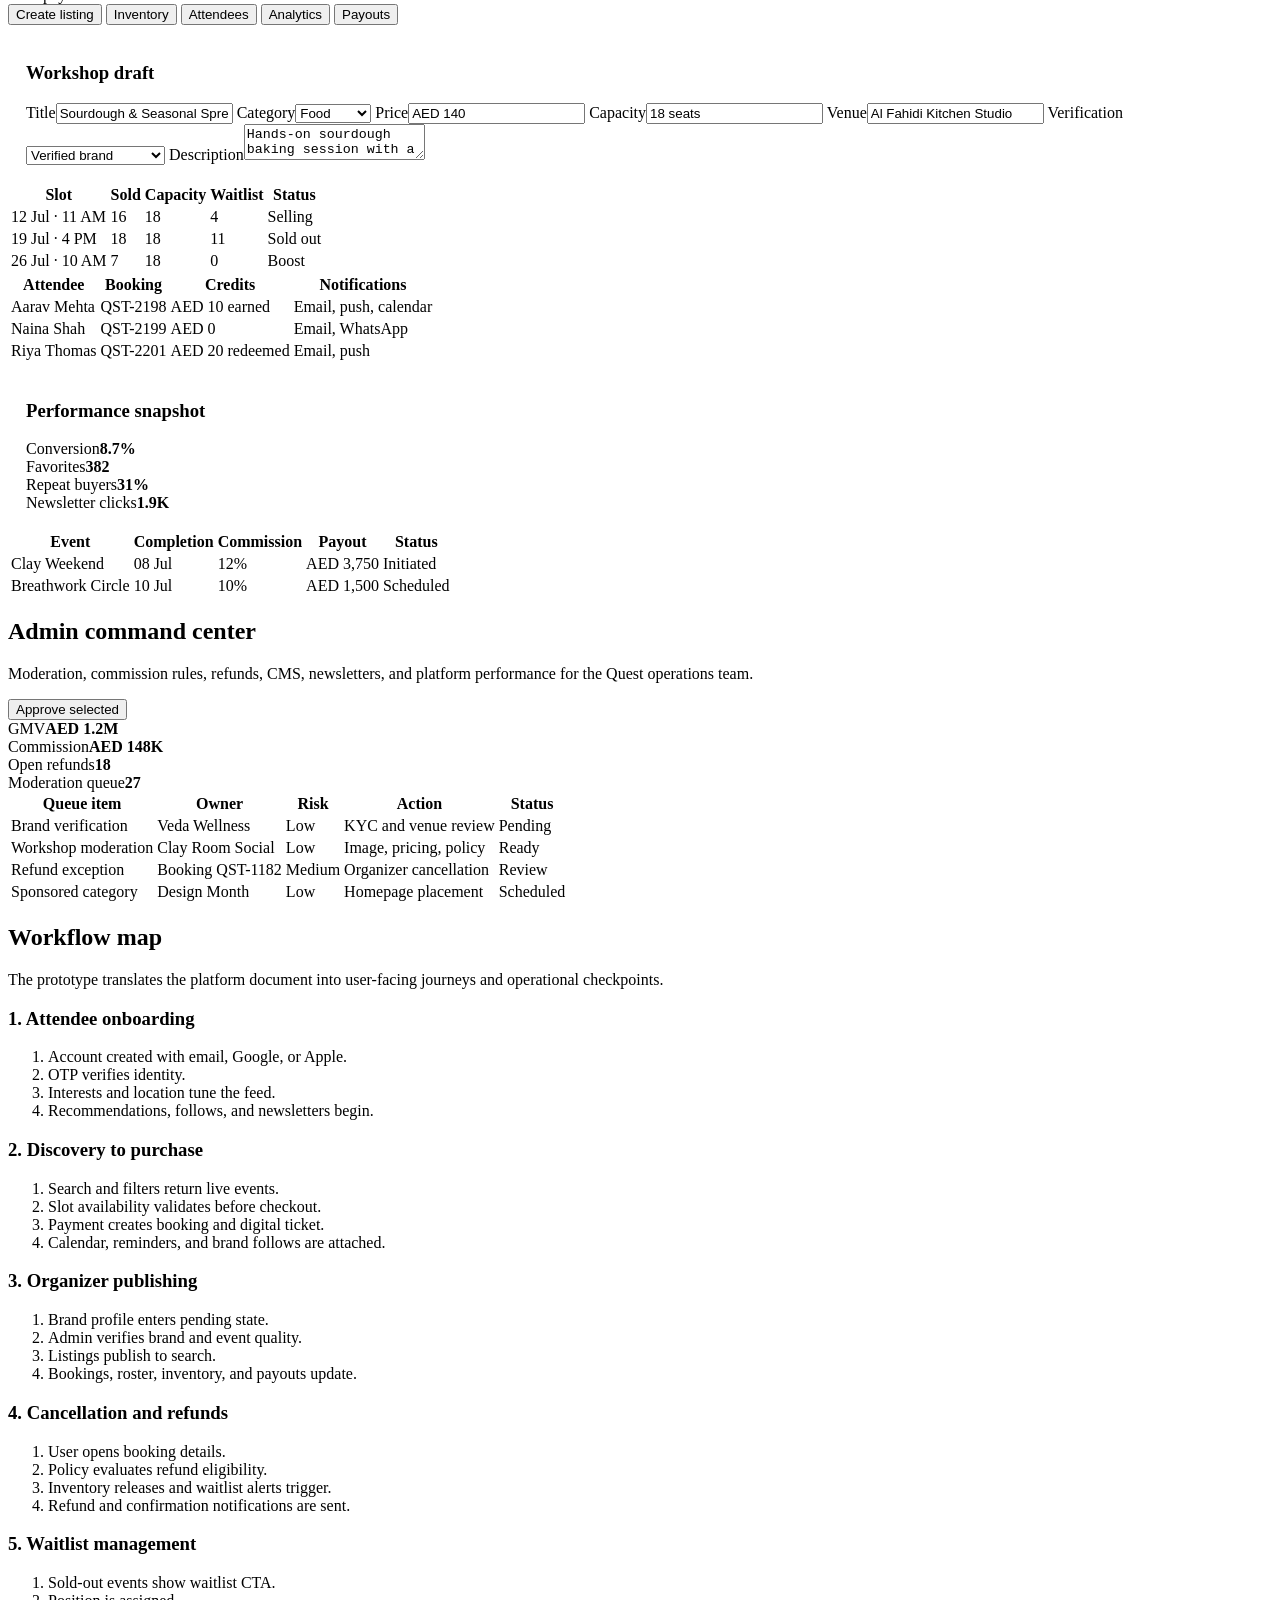
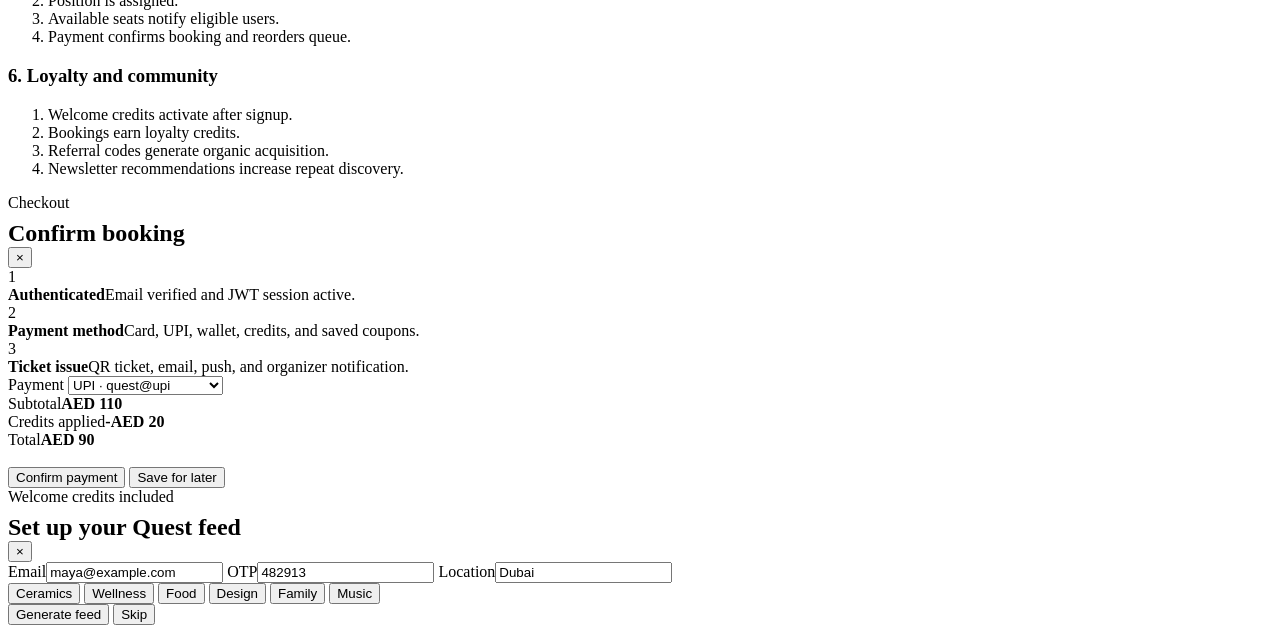
==== commit ac9a4a4b: "new files" ====
--- a/index.html
+++ b/index.html
@@ -4,878 +4,7 @@
   <meta charset="utf-8">
   <meta name="viewport" content="width=device-width, initial-scale=1">
   <title>Quest / Citrine Marketplace Prototype</title>
-  <style>
-    :root {
-      --page: #f5f2ea;
-      --surface: #ffffff;
-      --surface-soft: #f9f6ef;
-      --ink: #182027;
-      --muted: #65717c;
-      --line: #ded8cb;
-      --amber: #d8942e;
-      --amber-dark: #9f6415;
-      --teal: #087f7a;
-      --green: #2f7d45;
-      --blue: #3867a8;
-      --rose: #b74e5a;
-      --charcoal: #242a2f;
-      --shadow: 0 18px 42px rgba(35, 38, 42, 0.14);
-    }
-
-    * {
-      box-sizing: border-box;
-    }
-
-    html {
-      scroll-behavior: smooth;
-    }
-
-    body {
-      margin: 0;
-      font-family: Inter, ui-sans-serif, system-ui, -apple-system, BlinkMacSystemFont, "Segoe UI", sans-serif;
-      background: var(--page);
-      color: var(--ink);
-      padding-bottom: 34px;
-    }
-
-    img {
-      display: block;
-      max-width: 100%;
-    }
-
-    button,
-    input,
-    select {
-      font: inherit;
-    }
-
-    button {
-      cursor: pointer;
-    }
-
-    .topbar {
-      position: sticky;
-      top: 0;
-      z-index: 20;
-      display: grid;
-      grid-template-columns: auto 1fr auto;
-      align-items: center;
-      gap: 18px;
-      padding: 14px clamp(16px, 4vw, 44px);
-      background: rgba(255, 255, 255, 0.92);
-      border-bottom: 1px solid rgba(222, 216, 203, 0.9);
-      backdrop-filter: blur(16px);
-    }
-
-    .app-footer {
-      position: fixed;
-      left: 0;
-      right: 0;
-      bottom: 0;
-      z-index: 30;
-      padding: 8px 16px;
-      text-align: center;
-      font-size: 11px;
-      line-height: 1.4;
-      color: var(--muted);
-      background: rgba(245, 242, 234, 0.94);
-      border-top: 1px solid var(--line);
-      backdrop-filter: blur(10px);
-    }
-
-    .brand {
-      display: flex;
-      align-items: center;
-      gap: 10px;
-      font-weight: 850;
-      letter-spacing: 0;
-    }
-
-    .mark {
-      display: grid;
-      width: 36px;
-      height: 36px;
-      place-items: center;
-      border-radius: 8px;
-      background: var(--charcoal);
-      color: #f7cc69;
-      font-weight: 900;
-    }
-
-    .nav {
-      display: flex;
-      align-items: center;
-      justify-content: center;
-      gap: 6px;
-      overflow-x: auto;
-      scrollbar-width: none;
-    }
-
-    .nav button,
-    .segmented button,
-    .chip,
-    .ghost,
-    .outline,
-    .primary,
-    .icon-button {
-      min-height: 40px;
-      border-radius: 8px;
-      border: 1px solid transparent;
-      padding: 9px 13px;
-      color: var(--ink);
-      background: transparent;
-      font-weight: 750;
-      white-space: nowrap;
-    }
-
-    .nav button.active,
-    .segmented button.active,
-    .chip.active {
-      background: #23333a;
-      color: #fff9ed;
-    }
-
-    .actions {
-      display: flex;
-      align-items: center;
-      justify-content: flex-end;
-      gap: 8px;
-    }
-
-    .primary {
-      background: var(--amber);
-      color: #17140e;
-      border-color: #c17a1c;
-    }
-
-    .outline,
-    .ghost {
-      border-color: var(--line);
-      background: #fff;
-    }
-
-    .shell {
-      width: min(1240px, calc(100% - 32px));
-      margin: 0 auto;
-    }
-
-    .view {
-      display: none;
-      padding: 30px 0 56px;
-    }
-
-    .view.active {
-      display: block;
-    }
-
-    .hero {
-      min-height: 410px;
-      display: grid;
-      grid-template-columns: minmax(0, 1.02fr) minmax(330px, 0.72fr);
-      align-items: end;
-      gap: 28px;
-      padding: clamp(28px, 5vw, 56px);
-      overflow: hidden;
-      color: #fff9ec;
-      background:
-        linear-gradient(90deg, rgba(16, 21, 23, 0.92), rgba(16, 21, 23, 0.52) 58%, rgba(16, 21, 23, 0.12)),
-        url("https://images.unsplash.com/photo-1529156069898-49953e39b3ac?auto=format&fit=crop&w=1600&q=82") center / cover;
-      border-bottom: 1px solid rgba(255, 255, 255, 0.2);
-    }
-
-    .hero.hidden {
-      display: none;
-    }
-
-    .hero h1 {
-      max-width: 760px;
-      margin: 0 0 16px;
-      font-size: clamp(42px, 6vw, 78px);
-      line-height: 0.98;
-      letter-spacing: 0;
-    }
-
-    .hero p {
-      max-width: 650px;
-      margin: 0 0 26px;
-      color: rgba(255, 249, 236, 0.84);
-      font-size: 18px;
-      line-height: 1.55;
-    }
-
-    .hero-panel {
-      align-self: stretch;
-      display: grid;
-      align-content: end;
-      gap: 12px;
-      min-height: 300px;
-    }
-
-    .stat-band {
-      display: grid;
-      grid-template-columns: repeat(3, minmax(0, 1fr));
-      gap: 12px;
-    }
-
-    .stat {
-      padding: 16px;
-      border: 1px solid rgba(255, 255, 255, 0.28);
-      border-radius: 8px;
-      background: rgba(255, 255, 255, 0.13);
-      backdrop-filter: blur(12px);
-    }
-
-    .stat strong {
-      display: block;
-      font-size: 25px;
-    }
-
-    .stat span {
-      color: rgba(255, 249, 236, 0.74);
-      font-size: 13px;
-    }
-
-    .search-panel {
-      margin-top: -36px;
-      position: relative;
-      z-index: 2;
-      display: grid;
-      grid-template-columns: 1.2fr 0.8fr 0.75fr auto;
-      gap: 10px;
-      padding: 14px;
-      border: 1px solid var(--line);
-      border-radius: 8px;
-      background: rgba(255, 255, 255, 0.96);
-      box-shadow: var(--shadow);
-    }
-
-    .field {
-      display: grid;
-      gap: 6px;
-      color: var(--muted);
-      font-size: 12px;
-      font-weight: 750;
-      text-transform: uppercase;
-      letter-spacing: 0.06em;
-    }
-
-    .field input,
-    .field select {
-      width: 100%;
-      min-height: 44px;
-      border: 1px solid #d7d1c5;
-      border-radius: 8px;
-      padding: 10px 12px;
-      color: var(--ink);
-      background: #fff;
-      font-size: 15px;
-      text-transform: none;
-      letter-spacing: 0;
-      font-weight: 650;
-    }
-
-    .section-head {
-      display: flex;
-      align-items: end;
-      justify-content: space-between;
-      gap: 16px;
-      padding: 38px 0 16px;
-    }
-
-    .section-head h2,
-    .panel h2 {
-      margin: 0;
-      font-size: clamp(24px, 3vw, 36px);
-      line-height: 1.05;
-      letter-spacing: 0;
-    }
-
-    .section-head p,
-    .muted {
-      margin: 7px 0 0;
-      color: var(--muted);
-      line-height: 1.5;
-    }
-
-    .toolbar {
-      display: flex;
-      flex-wrap: wrap;
-      gap: 8px;
-      align-items: center;
-      margin: 0 0 18px;
-    }
-
-    .chip {
-      border-color: var(--line);
-      background: #fff;
-    }
-
-    .event-grid {
-      display: grid;
-      grid-template-columns: repeat(3, minmax(0, 1fr));
-      gap: 16px;
-    }
-
-    .event-card,
-    .panel,
-    .metric,
-    .timeline-item,
-    .table-panel,
-    .ticket,
-    .mini-card {
-      border: 1px solid var(--line);
-      border-radius: 8px;
-      background: var(--surface);
-      box-shadow: 0 8px 20px rgba(37, 34, 29, 0.05);
-    }
-
-    .event-card {
-      overflow: hidden;
-      display: grid;
-      grid-template-rows: 190px 1fr;
-    }
-
-    .event-media {
-      position: relative;
-      background: #ddd;
-    }
-
-    .event-media img {
-      width: 100%;
-      height: 100%;
-      object-fit: cover;
-    }
-
-    .badge {
-      display: inline-flex;
-      align-items: center;
-      min-height: 26px;
-      border-radius: 999px;
-      padding: 4px 9px;
-      background: #fbf1d8;
-      color: #6d4311;
-      font-size: 12px;
-      font-weight: 850;
-    }
-
-    .badge.live {
-      background: #e7f3eb;
-      color: var(--green);
-    }
-
-    .badge.warn {
-      background: #fbe7e7;
-      color: var(--rose);
-    }
-
-    .badge.info {
-      background: #e7edf8;
-      color: var(--blue);
-    }
-
-    .event-media .badge {
-      position: absolute;
-      left: 12px;
-      top: 12px;
-      background: rgba(255, 255, 255, 0.92);
-    }
-
-    .event-body {
-      display: grid;
-      gap: 10px;
-      padding: 16px;
-    }
-
-    .event-body h3,
-    .mini-card h3 {
-      margin: 0;
-      font-size: 20px;
-      line-height: 1.18;
-    }
-
-    .meta {
-      display: flex;
-      flex-wrap: wrap;
-      gap: 8px 12px;
-      color: var(--muted);
-      font-size: 13px;
-      line-height: 1.35;
-    }
-
-    .price-row {
-      display: flex;
-      align-items: center;
-      justify-content: space-between;
-      gap: 12px;
-      margin-top: 4px;
-    }
-
-    .price {
-      font-weight: 900;
-      font-size: 20px;
-    }
-
-    .two-col {
-      display: grid;
-      grid-template-columns: minmax(0, 1fr) 380px;
-      gap: 18px;
-      align-items: start;
-    }
-
-    .detail-hero {
-      overflow: hidden;
-    }
-
-    .detail-hero img {
-      width: 100%;
-      height: 360px;
-      object-fit: cover;
-    }
-
-    .detail-copy {
-      padding: 22px;
-    }
-
-    .detail-copy h2 {
-      margin: 0 0 10px;
-      font-size: clamp(30px, 4vw, 52px);
-      line-height: 1;
-    }
-
-    .slot-grid {
-      display: grid;
-      grid-template-columns: repeat(2, minmax(0, 1fr));
-      gap: 10px;
-      margin-top: 14px;
-    }
-
-    .slot {
-      min-height: 70px;
-      padding: 12px;
-      border: 1px solid var(--line);
-      border-radius: 8px;
-      background: #fff;
-      text-align: left;
-    }
-
-    .slot.active {
-      border-color: var(--teal);
-      background: #e8f6f4;
-    }
-
-    .booking-card {
-      position: sticky;
-      top: 86px;
-      padding: 18px;
-    }
-
-    .booking-card h3,
-    .panel h3,
-    .table-panel h3 {
-      margin: 0 0 12px;
-      font-size: 21px;
-    }
-
-    .credit-row,
-    .line-row {
-      display: flex;
-      align-items: center;
-      justify-content: space-between;
-      gap: 12px;
-      padding: 11px 0;
-      border-bottom: 1px solid var(--line);
-      color: var(--muted);
-    }
-
-    .credit-row strong,
-    .line-row strong {
-      color: var(--ink);
-    }
-
-    .drawer {
-      position: fixed;
-      inset: 0;
-      z-index: 40;
-      display: none;
-      background: rgba(18, 24, 29, 0.45);
-    }
-
-    .drawer.open {
-      display: grid;
-      justify-items: end;
-    }
-
-    .drawer-panel {
-      width: min(470px, 100%);
-      height: 100%;
-      padding: 22px;
-      overflow: auto;
-      background: #fff;
-      box-shadow: var(--shadow);
-    }
-
-    .drawer-head {
-      display: flex;
-      align-items: center;
-      justify-content: space-between;
-      gap: 12px;
-      margin-bottom: 20px;
-    }
-
-    .icon-button {
-      width: 40px;
-      padding: 0;
-      border-color: var(--line);
-      background: #fff;
-      font-size: 20px;
-    }
-
-    .steps {
-      display: grid;
-      gap: 10px;
-      margin: 18px 0;
-    }
-
-    .step {
-      display: grid;
-      grid-template-columns: 30px 1fr;
-      gap: 10px;
-      align-items: start;
-      color: var(--muted);
-    }
-
-    .dot {
-      display: grid;
-      width: 30px;
-      height: 30px;
-      place-items: center;
-      border-radius: 999px;
-      background: #efe9dc;
-      color: #625c51;
-      font-size: 13px;
-      font-weight: 850;
-    }
-
-    .step.done .dot,
-    .step.active .dot {
-      background: var(--teal);
-      color: white;
-    }
-
-    .step strong {
-      display: block;
-      color: var(--ink);
-    }
-
-    .dashboard-grid {
-      display: grid;
-      grid-template-columns: repeat(4, minmax(0, 1fr));
-      gap: 14px;
-      margin: 14px 0 18px;
-    }
-
-    .metric {
-      padding: 16px;
-    }
-
-    .metric span {
-      color: var(--muted);
-      font-size: 13px;
-      font-weight: 750;
-    }
-
-    .metric strong {
-      display: block;
-      margin-top: 8px;
-      font-size: 30px;
-      line-height: 1;
-    }
-
-    .workspace {
-      display: grid;
-      grid-template-columns: 270px minmax(0, 1fr);
-      gap: 18px;
-      align-items: start;
-    }
-
-    .side-menu {
-      position: sticky;
-      top: 86px;
-      display: grid;
-      gap: 8px;
-      padding: 12px;
-    }
-
-    .side-menu button {
-      min-height: 42px;
-      border: 0;
-      border-radius: 8px;
-      background: transparent;
-      color: #3d464e;
-      text-align: left;
-      font-weight: 800;
-    }
-
-    .side-menu button.active {
-      background: #23333a;
-      color: #fff;
-    }
-
-    .portal-panel {
-      display: none;
-    }
-
-    .portal-panel.active {
-      display: block;
-    }
-
-    .form-grid {
-      display: grid;
-      grid-template-columns: repeat(2, minmax(0, 1fr));
-      gap: 12px;
-      margin-top: 14px;
-    }
-
-    label {
-      display: grid;
-      gap: 6px;
-      color: #4a535b;
-      font-size: 13px;
-      font-weight: 800;
-    }
-
-    label input,
-    label select,
-    label textarea {
-      width: 100%;
-      min-height: 42px;
-      border: 1px solid #d6d0c4;
-      border-radius: 8px;
-      padding: 10px 11px;
-      color: var(--ink);
-      background: #fff;
-      font-size: 14px;
-      font-weight: 600;
-    }
-
-    textarea {
-      min-height: 104px;
-      resize: vertical;
-    }
-
-    .full {
-      grid-column: 1 / -1;
-    }
-
-    .table-panel {
-      overflow: hidden;
-    }
-
-    table {
-      width: 100%;
-      border-collapse: collapse;
-      font-size: 14px;
-    }
-
-    th,
-    td {
-      padding: 13px 14px;
-      border-bottom: 1px solid var(--line);
-      text-align: left;
-      vertical-align: top;
-    }
-
-    th {
-      background: var(--surface-soft);
-      color: #4c555d;
-      font-size: 12px;
-      text-transform: uppercase;
-      letter-spacing: 0.06em;
-    }
-
-    .flow-grid {
-      display: grid;
-      grid-template-columns: repeat(2, minmax(0, 1fr));
-      gap: 16px;
-    }
-
-    .timeline-item {
-      padding: 16px;
-    }
-
-    .timeline-item h3 {
-      margin: 0 0 12px;
-      font-size: 18px;
-    }
-
-    .timeline-item ol {
-      margin: 0;
-      padding-left: 20px;
-      color: var(--muted);
-      line-height: 1.6;
-    }
-
-    .ticket {
-      display: grid;
-      grid-template-columns: 110px 1fr;
-      gap: 16px;
-      padding: 16px;
-      margin-top: 14px;
-      background: #fffef9;
-    }
-
-    .qr {
-      display: grid;
-      width: 110px;
-      height: 110px;
-      place-items: center;
-      border: 8px solid #191f25;
-      background:
-        linear-gradient(90deg, #191f25 14px, transparent 14px) 0 0 / 28px 28px,
-        linear-gradient(#191f25 14px, transparent 14px) 0 0 / 28px 28px,
-        #fff;
-      color: transparent;
-    }
-
-    .mini-grid {
-      display: grid;
-      grid-template-columns: repeat(3, minmax(0, 1fr));
-      gap: 14px;
-    }
-
-    .mini-card {
-      overflow: hidden;
-    }
-
-    .mini-card img {
-      width: 100%;
-      height: 150px;
-      object-fit: cover;
-    }
-
-    .mini-card div {
-      padding: 14px;
-    }
-
-    .modal {
-      position: fixed;
-      inset: 0;
-      z-index: 50;
-      display: none;
-      place-items: center;
-      padding: 20px;
-      background: rgba(18, 24, 29, 0.54);
-    }
-
-    .modal.open {
-      display: grid;
-    }
-
-    .modal-card {
-      width: min(540px, 100%);
-      max-height: calc(100vh - 40px);
-      overflow: auto;
-      padding: 22px;
-      border-radius: 8px;
-      background: #fff;
-      box-shadow: var(--shadow);
-    }
-
-    .interest-grid {
-      display: flex;
-      flex-wrap: wrap;
-      gap: 8px;
-      margin: 16px 0;
-    }
-
-    .toast {
-      position: fixed;
-      left: 50%;
-      bottom: 56px;
-      z-index: 70;
-      display: none;
-      transform: translateX(-50%);
-      max-width: min(520px, calc(100% - 32px));
-      padding: 12px 16px;
-      border-radius: 8px;
-      background: #172027;
-      color: #fff;
-      box-shadow: var(--shadow);
-      font-weight: 750;
-    }
-
-    .toast.show {
-      display: block;
-    }
-
-    @media (max-width: 980px) {
-      .topbar,
-      .hero,
-      .search-panel,
-      .two-col,
-      .workspace {
-        grid-template-columns: 1fr;
-      }
-
-      .nav {
-        justify-content: flex-start;
-      }
-
-      .actions {
-        justify-content: flex-start;
-      }
-
-      .event-grid,
-      .mini-grid,
-      .dashboard-grid,
-      .flow-grid {
-        grid-template-columns: repeat(2, minmax(0, 1fr));
-      }
-
-      .booking-card,
-      .side-menu {
-        position: static;
-      }
-    }
-
-    @media (max-width: 680px) {
-      .shell {
-        width: min(100% - 24px, 1240px);
-      }
-
-      .hero {
-        min-height: 560px;
-        padding: 28px 18px;
-      }
-
-      .hero h1 {
-        font-size: 42px;
-      }
-
-      .stat-band,
-      .event-grid,
-      .dashboard-grid,
-      .flow-grid,
-      .mini-grid,
-      .form-grid,
-      .slot-grid {
-        grid-template-columns: 1fr;
-      }
-
-      .section-head {
-        display: block;
-      }
-
-      .ticket {
-        grid-template-columns: 1fr;
-      }
-
-      th,
-      td {
-        padding: 10px;
-      }
-    }
-  </style>
+  <link rel="stylesheet" href="https://quest-uae.vercel.app/style.css">
 </head>
 <body>
   <header class="topbar">
@@ -971,15 +100,15 @@
         </div>
         <div class="mini-grid">
           <article class="mini-card">
-            <img src="https://images.unsplash.com/photo-1521737604893-d14cc237f11d?auto=format&fit=crop&w=900&q=82" alt="People in a design studio">
+            <img src="images/design-studio.jpg" alt="People in a design studio">
             <div><h3>Studio Circuit</h3><p class="muted">Design labs, portfolio salons, and founder-led creative sprints.</p></div>
           </article>
           <article class="mini-card">
-            <img src="https://images.unsplash.com/photo-1545205597-3d9d02c29597?auto=format&fit=crop&w=900&q=82" alt="Yoga class in a sunlit studio">
+            <img src="images/yoga-studio.jpg" alt="Yoga class in a sunlit studio">
             <div><h3>Mindful Weekends</h3><p class="muted">Yoga, breathwork, nutrition, and recovery sessions.</p></div>
           </article>
           <article class="mini-card">
-            <img src="https://images.unsplash.com/photo-1556761175-b413da4baf72?auto=format&fit=crop&w=900&q=82" alt="Community workshop table">
+            <img src="images/community-workshop.jpg" alt="Community workshop table">
             <div><h3>Neighborhood Makers</h3><p class="muted">Family-friendly crafts, repair cafes, and local pop-ups.</p></div>
           </article>
         </div>
@@ -989,7 +118,7 @@
     <section class="view" id="booking">
       <div class="shell two-col">
         <article class="panel detail-hero">
-          <img id="detailImage" src="https://images.unsplash.com/photo-1493106819501-66d381c466f1?auto=format&fit=crop&w=1400&q=82" alt="Pottery workshop table">
+          <img id="detailImage" src="images/pottery-detail.jpg" alt="Pottery workshop table">
           <div class="detail-copy">
             <span class="badge live" id="detailCategory">Creative</span>
             <h2 id="detailTitle">Ceramic Handbuilding Weekend</h2>
@@ -1296,7 +425,7 @@
         level: "Beginner friendly",
         price: "AED 105",
         total: "AED 90",
-        image: "https://images.unsplash.com/photo-1493106819501-66d381c466f1?auto=format&fit=crop&w=900&q=82",
+        image: "images/pottery-card.jpg",
         description: "A tactile small-batch workshop for beginners. Learn pinch, coil, slab forms, glaze basics, and leave with two fired pieces shipped to your door."
       },
       {
@@ -1308,7 +437,7 @@
         level: "All levels",
         price: "AED 50",
         total: "AED 35",
-        image: "https://images.unsplash.com/photo-1506126613408-eca07ce68773?auto=format&fit=crop&w=900&q=82",
+        image: "images/breathwork.jpg",
         description: "A calm evening session combining guided breathwork, sound bowls, and recovery rituals for busy professionals."
       },
       {
@@ -1320,7 +449,7 @@
         level: "Hands-on",
         price: "AED 140",
         total: "AED 120",
-        image: "https://images.unsplash.com/photo-1509440159596-0249088772ff?auto=format&fit=crop&w=900&q=82",
+        image: "images/sourdough.jpg",
         description: "Bake a loaf, build a starter, and pair seasonal preserves around a shared table."
       },
       {
@@ -1332,7 +461,7 @@
         level: "Networking",
         price: "AED 40",
         total: "AED 20",
-        image: "https://images.unsplash.com/photo-1556761175-b413da4baf72?auto=format&fit=crop&w=900&q=82",
+        image: "images/community-workshop.jpg",
         description: "An intimate salon for makers, brand builders, and curious operators to unpack how communities grow."
       },
       {
@@ -1344,7 +473,7 @@
         level: "Ages 7+",
         price: "AED 70",
         total: "AED 55",
-        image: "https://images.unsplash.com/photo-1459156212016-c812468e2115?auto=format&fit=crop&w=900&q=82",
+        image: "images/terrarium.jpg",
         description: "Build tiny living landscapes with soil layers, moss, stones, and low-maintenance plants."
       },
       {
@@ -1356,7 +485,7 @@
         level: "Intermediate",
         price: "AED 80",
         total: "AED 60",
-        image: "https://images.unsplash.com/photo-1516035069371-29a1b244cc32?auto=format&fit=crop&w=900&q=82",
+        image: "images/photo-walk.jpg",
         description: "A golden-hour photo walk focused on composition, street portraits, light, and visual storytelling."
       }
     ];
@@ -1500,6 +629,24 @@
     ].forEach(([id, message]) => {
       document.getElementById(id).addEventListener("click", () => showToast(message));
     });
+
+    document.addEventListener("contextmenu", event => event.preventDefault());
+
+    document.addEventListener("dragstart", event => event.preventDefault());
+
+    document.addEventListener("copy", event => event.preventDefault());
+
+    document.addEventListener("keydown", event => {
+      const key = event.key.toLowerCase();
+      const blockedCombo =
+        (event.ctrlKey || event.metaKey) && ["s", "u", "c", "p"].includes(key);
+      const blockedDevtools =
+        key === "f12" ||
+        (event.ctrlKey && event.shiftKey && ["i", "j", "c"].includes(key));
+      if (blockedCombo || blockedDevtools) {
+        event.preventDefault();
+      }
+    });
   </script>
 </body>
 </html>
